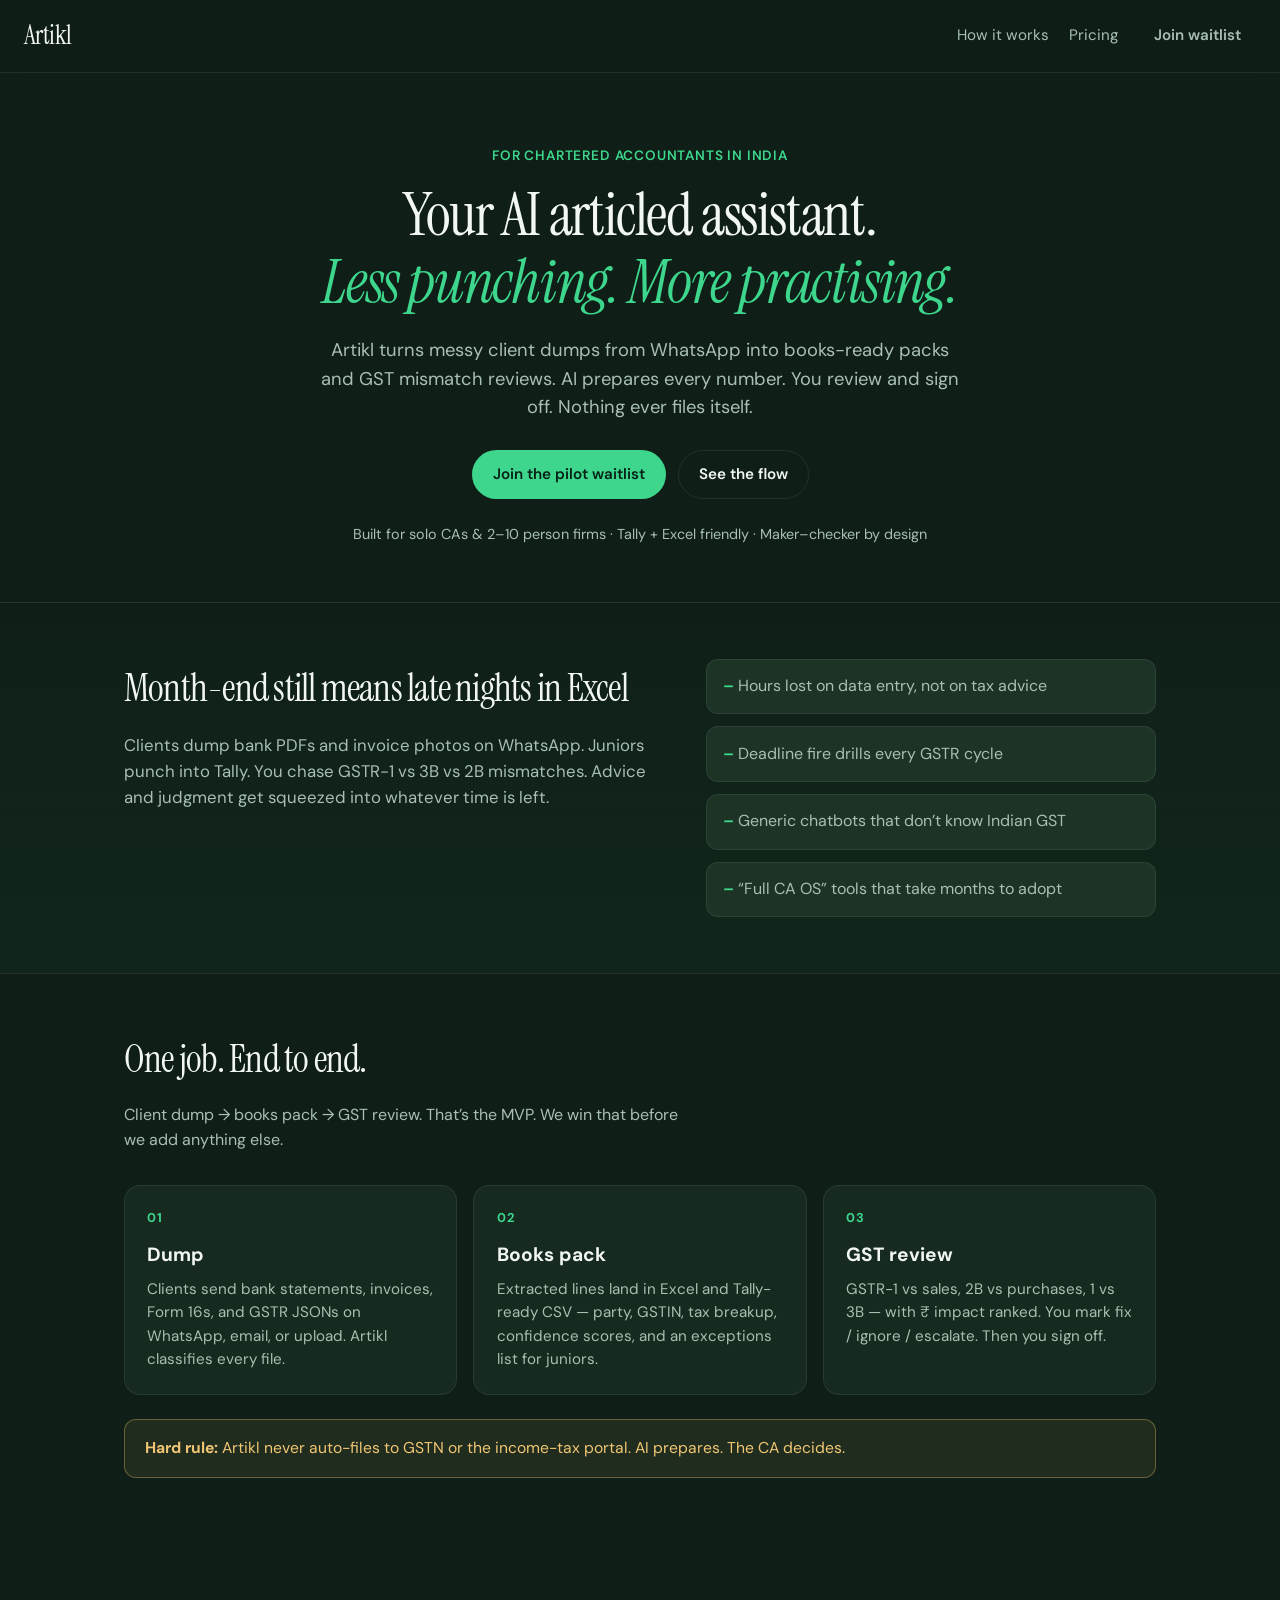
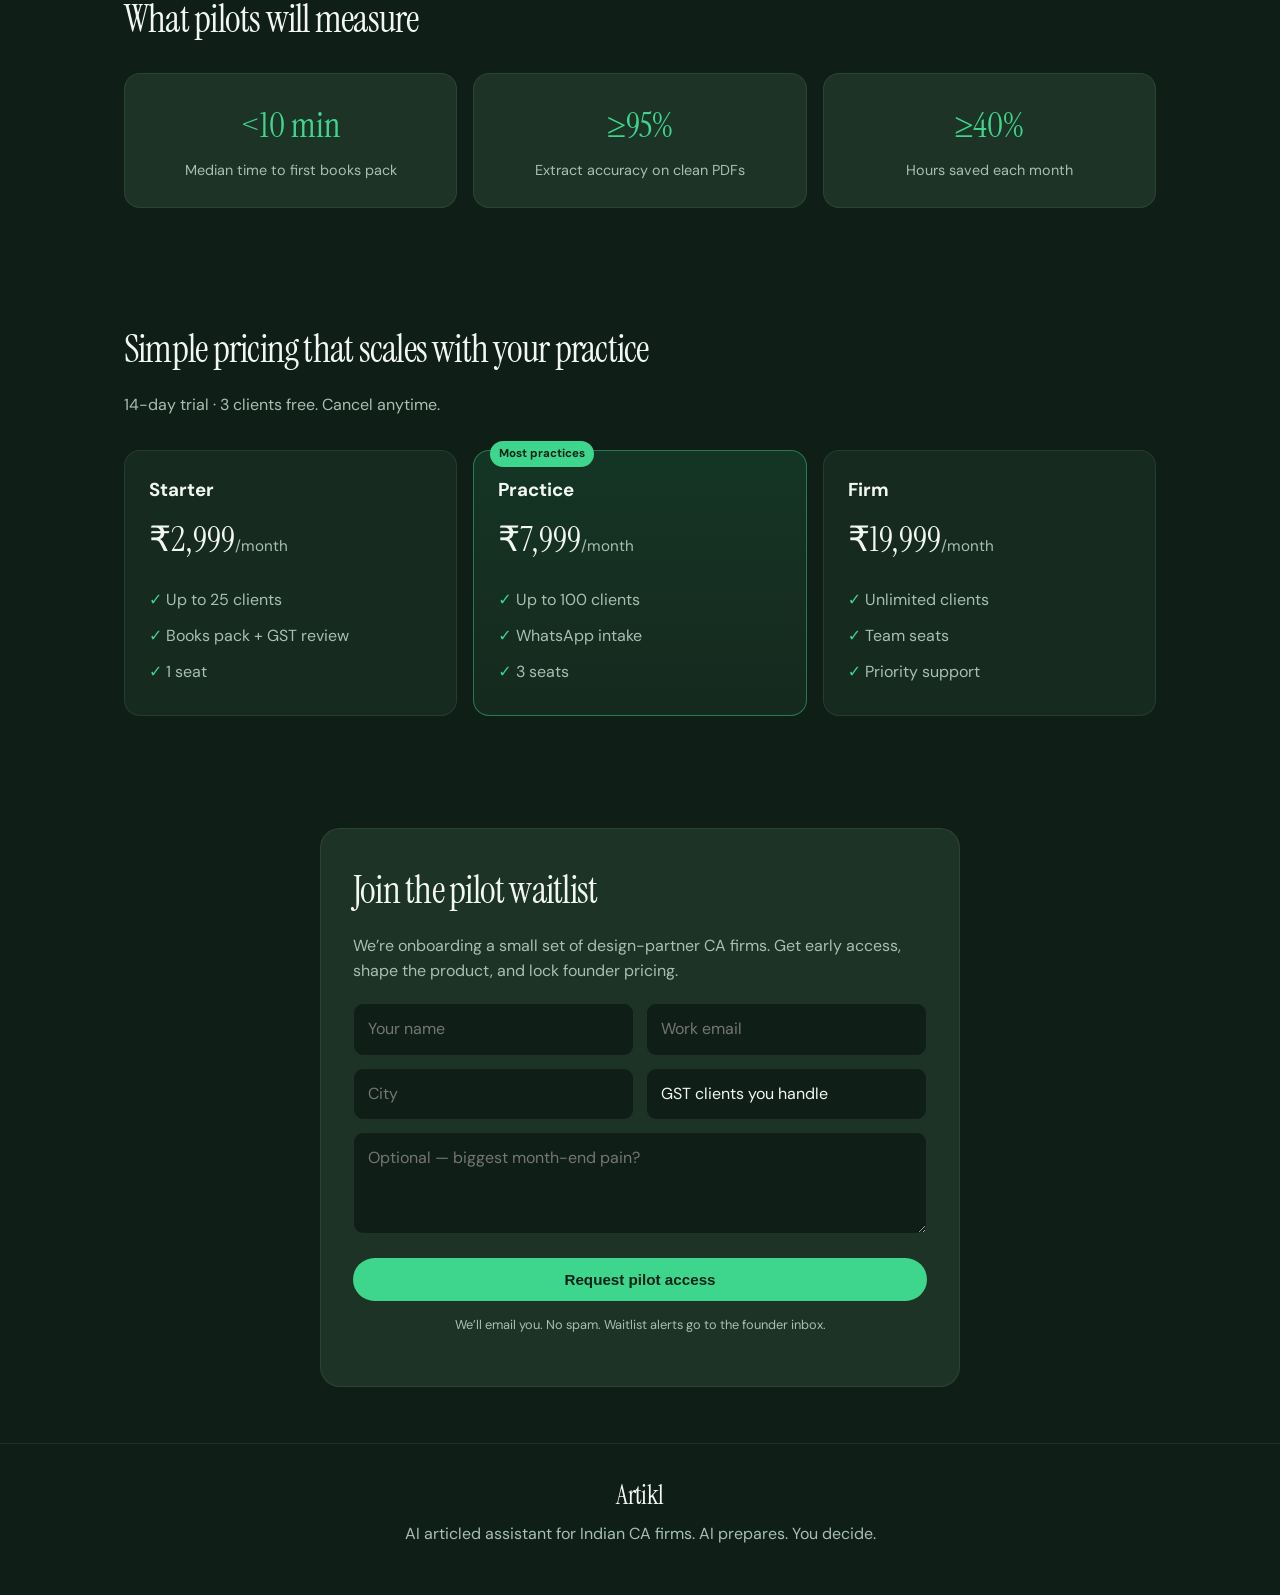
==== index.html @ dd212e61 "Artikl landing page and waitlist" ====
<!DOCTYPE html>
<html lang="en-IN">
<head>
  <meta charset="utf-8" />
  <meta name="viewport" content="width=device-width, initial-scale=1" />
  <title>Artikl — AI articled assistant for Indian CAs</title>
  <meta name="description" content="Less punching. More practising. Artikl turns WhatsApp client dumps into books-ready packs and GST review reports. AI prepares. You decide. Never auto-files." />
  <meta property="og:title" content="Artikl — AI articled assistant for Indian CAs" />
  <meta property="og:description" content="Client dump → books pack → GST review. Built for solo and small CA firms in India." />
  <meta property="og:type" content="website" />
  <link rel="preconnect" href="https://fonts.googleapis.com" />
  <link rel="preconnect" href="https://fonts.gstatic.com" crossorigin />
  <link href="https://fonts.googleapis.com/css2?family=DM+Sans:ital,opsz,wght@0,9..40,400;0,9..40,500;0,9..40,600;0,9..40,700;1,9..40,400&family=Instrument+Serif:ital@0;1&display=swap" rel="stylesheet" />
  <link rel="stylesheet" href="styles.css" />
</head>
<body>
  <header class="nav">
    <a class="logo" href="#">Artikl</a>
    <nav class="nav-links">
      <a href="#how">How it works</a>
      <a href="#pricing">Pricing</a>
      <a href="#waitlist" class="btn btn-sm">Join waitlist</a>
    </nav>
  </header>

  <main>
    <section class="hero">
      <p class="eyebrow">For Chartered Accountants in India</p>
      <h1>Your AI articled assistant.<br /><em>Less punching. More practising.</em></h1>
      <p class="lede">Artikl turns messy client dumps from WhatsApp into books-ready packs and GST mismatch reviews. AI prepares every number. You review and sign off. Nothing ever files itself.</p>
      <div class="hero-cta">
        <a href="#waitlist" class="btn btn-primary">Join the pilot waitlist</a>
        <a href="#how" class="btn btn-ghost">See the flow</a>
      </div>
      <p class="trust-line">Built for solo CAs &amp; 2–10 person firms · Tally + Excel friendly · Maker–checker by design</p>
    </section>

    <section class="problem">
      <div class="grid-2">
        <div>
          <h2>Month-end still means late nights in Excel</h2>
          <p>Clients dump bank PDFs and invoice photos on WhatsApp. Juniors punch into Tally. You chase GSTR-1 vs 3B vs 2B mismatches. Advice and judgment get squeezed into whatever time is left.</p>
        </div>
        <ul class="pain-list">
          <li>Hours lost on data entry, not on tax advice</li>
          <li>Deadline fire drills every GSTR cycle</li>
          <li>Generic chatbots that don’t know Indian GST</li>
          <li>“Full CA OS” tools that take months to adopt</li>
        </ul>
      </div>
    </section>

    <section id="how" class="how">
      <h2>One job. End to end.</h2>
      <p class="section-lede">Client dump → books pack → GST review. That’s the MVP. We win that before we add anything else.</p>
      <div class="steps">
        <article class="step">
          <span class="step-num">01</span>
          <h3>Dump</h3>
          <p>Clients send bank statements, invoices, Form 16s, and GSTR JSONs on WhatsApp, email, or upload. Artikl classifies every file.</p>
        </article>
        <article class="step">
          <span class="step-num">02</span>
          <h3>Books pack</h3>
          <p>Extracted lines land in Excel and Tally-ready CSV — party, GSTIN, tax breakup, confidence scores, and an exceptions list for juniors.</p>
        </article>
        <article class="step">
          <span class="step-num">03</span>
          <h3>GST review</h3>
          <p>GSTR-1 vs sales, 2B vs purchases, 1 vs 3B — with ₹ impact ranked. You mark fix / ignore / escalate. Then you sign off.</p>
        </article>
      </div>
      <div class="callout">
        <strong>Hard rule:</strong> Artikl never auto-files to GSTN or the income-tax portal. AI prepares. The CA decides.
      </div>
    </section>

    <section class="metrics">
      <h2>What pilots will measure</h2>
      <div class="metric-row">
        <div class="metric"><span class="metric-val">&lt;10 min</span><span class="metric-label">Median time to first books pack</span></div>
        <div class="metric"><span class="metric-val">≥95%</span><span class="metric-label">Extract accuracy on clean PDFs</span></div>
        <div class="metric"><span class="metric-val">≥40%</span><span class="metric-label">Hours saved each month</span></div>
      </div>
    </section>

    <section id="pricing" class="pricing">
      <h2>Simple pricing that scales with your practice</h2>
      <p class="section-lede">14-day trial · 3 clients free. Cancel anytime.</p>
      <div class="price-grid">
        <article class="price-card">
          <h3>Starter</h3>
          <p class="price">₹2,999<span>/month</span></p>
          <ul>
            <li>Up to 25 clients</li>
            <li>Books pack + GST review</li>
            <li>1 seat</li>
          </ul>
        </article>
        <article class="price-card featured">
          <p class="badge">Most practices</p>
          <h3>Practice</h3>
          <p class="price">₹7,999<span>/month</span></p>
          <ul>
            <li>Up to 100 clients</li>
            <li>WhatsApp intake</li>
            <li>3 seats</li>
          </ul>
        </article>
        <article class="price-card">
          <h3>Firm</h3>
          <p class="price">₹19,999<span>/month</span></p>
          <ul>
            <li>Unlimited clients</li>
            <li>Team seats</li>
            <li>Priority support</li>
          </ul>
        </article>
      </div>
    </section>

    <section id="waitlist" class="waitlist">
      <div class="waitlist-card">
        <h2>Join the pilot waitlist</h2>
        <p>We’re onboarding a small set of design-partner CA firms. Get early access, shape the product, and lock founder pricing.</p>
        <form id="waitlist-form" action="https://formsubmit.co/shetty.nith@gmail.com" method="POST">
          <input type="hidden" name="_subject" value="Artikl waitlist signup" />
          <input type="hidden" name="_captcha" value="false" />
          <input type="hidden" name="_next" value="https://tingtingtong.github.io/artikl/thanks.html" />
          <input type="hidden" name="_template" value="table" />
          <input type="text" name="_honey" style="display:none" tabindex="-1" autocomplete="off" />
          <div class="form-row">
            <label class="sr-only" for="name">Name</label>
            <input id="name" name="name" type="text" placeholder="Your name" required />
            <label class="sr-only" for="email">Email</label>
            <input id="email" name="email" type="email" placeholder="Work email" required />
          </div>
          <div class="form-row">
            <label class="sr-only" for="city">City</label>
            <input id="city" name="city" type="text" placeholder="City" />
            <label class="sr-only" for="clients">Clients</label>
            <select id="clients" name="gst_clients" required>
              <option value="" disabled selected>GST clients you handle</option>
              <option value="1-10">1–10</option>
              <option value="11-50">11–50</option>
              <option value="51-100">51–100</option>
              <option value="100+">100+</option>
            </select>
          </div>
          <label class="sr-only" for="note">Note</label>
          <textarea id="note" name="note" rows="3" placeholder="Optional — biggest month-end pain?"></textarea>
          <button type="submit" class="btn btn-primary btn-block">Request pilot access</button>
          <p class="form-fine">We’ll email you. No spam. Waitlist alerts go to the founder inbox.</p>
        </form>
      </div>
    </section>
  </main>

  <footer class="footer">
    <span class="logo">Artikl</span>
    <p>AI articled assistant for Indian CA firms. AI prepares. You decide.</p>
  </footer>
</body>
</html>
---- styles.css ----
:root {
  --bg: #0f1f17;
  --bg-2: #162a1f;
  --surface: #1c3326;
  --text: #f2f7f4;
  --muted: #a8bfb2;
  --accent: #3dd68c;
  --accent-dim: #2a9f68;
  --line: rgba(255,255,255,0.08);
  --warn: #f0c674;
  --radius: 16px;
  --font: "DM Sans", system-ui, sans-serif;
  --serif: "Instrument Serif", Georgia, serif;
}

* { box-sizing: border-box; margin: 0; padding: 0; }
html { scroll-behavior: smooth; }
body {
  font-family: var(--font);
  background: var(--bg);
  color: var(--text);
  line-height: 1.55;
  -webkit-font-smoothing: antialiased;
}
a { color: inherit; text-decoration: none; }
img { max-width: 100%; }

.sr-only {
  position: absolute; width: 1px; height: 1px; padding: 0; margin: -1px;
  overflow: hidden; clip: rect(0,0,0,0); border: 0;
}

.nav {
  position: sticky; top: 0; z-index: 20;
  display: flex; align-items: center; justify-content: space-between;
  padding: 1rem 1.5rem;
  background: rgba(15,31,23,0.85);
  backdrop-filter: blur(12px);
  border-bottom: 1px solid var(--line);
}
.logo {
  font-family: var(--serif);
  font-size: 1.6rem;
  letter-spacing: -0.02em;
}
.nav-links { display: flex; align-items: center; gap: 1.25rem; }
.nav-links a { color: var(--muted); font-size: 0.95rem; }
.nav-links a:hover { color: var(--text); }

.btn {
  display: inline-flex; align-items: center; justify-content: center;
  padding: 0.75rem 1.25rem;
  border-radius: 999px;
  font-weight: 600;
  font-size: 0.95rem;
  border: 1px solid transparent;
  cursor: pointer;
  transition: transform 0.15s ease, background 0.15s ease;
}
.btn:hover { transform: translateY(-1px); }
.btn-sm { padding: 0.45rem 0.9rem; font-size: 0.85rem; }
.btn-primary { background: var(--accent); color: #062216; }
.btn-primary:hover { background: #4ee09a; }
.btn-ghost { border-color: var(--line); color: var(--text); background: transparent; }
.btn-block { width: 100%; margin-top: 0.75rem; }

.hero {
  max-width: 920px;
  margin: 0 auto;
  padding: 4.5rem 1.5rem 3.5rem;
  text-align: center;
}
.eyebrow {
  color: var(--accent);
  font-weight: 600;
  font-size: 0.85rem;
  letter-spacing: 0.06em;
  text-transform: uppercase;
  margin-bottom: 1rem;
}
.hero h1 {
  font-family: var(--serif);
  font-weight: 400;
  font-size: clamp(2.4rem, 6vw, 3.75rem);
  line-height: 1.12;
  letter-spacing: -0.02em;
  margin-bottom: 1.25rem;
}
.hero h1 em { font-style: italic; color: var(--accent); }
.lede {
  color: var(--muted);
  font-size: 1.15rem;
  max-width: 640px;
  margin: 0 auto 1.75rem;
}
.hero-cta { display: flex; gap: 0.75rem; justify-content: center; flex-wrap: wrap; }
.trust-line {
  margin-top: 1.5rem;
  color: var(--muted);
  font-size: 0.9rem;
}

.problem, .how, .metrics, .pricing, .waitlist {
  max-width: 1080px;
  margin: 0 auto;
  padding: 3.5rem 1.5rem;
}
.problem {
  background: linear-gradient(180deg, transparent, rgba(61,214,140,0.04));
  border-top: 1px solid var(--line);
  border-bottom: 1px solid var(--line);
  max-width: none;
  padding-left: max(1.5rem, calc((100% - 1080px) / 2 + 1.5rem));
  padding-right: max(1.5rem, calc((100% - 1080px) / 2 + 1.5rem));
}
.grid-2 {
  max-width: 1080px;
  margin: 0 auto;
  display: grid;
  gap: 2rem;
  grid-template-columns: 1.1fr 0.9fr;
}
.problem h2, .how h2, .metrics h2, .pricing h2, .waitlist h2 {
  font-family: var(--serif);
  font-weight: 400;
  font-size: clamp(1.8rem, 3vw, 2.4rem);
  letter-spacing: -0.02em;
  margin-bottom: 0.85rem;
}
.problem p { color: var(--muted); font-size: 1.05rem; }
.pain-list {
  list-style: none;
  display: flex;
  flex-direction: column;
  gap: 0.75rem;
}
.pain-list li {
  background: var(--surface);
  border: 1px solid var(--line);
  border-radius: 12px;
  padding: 0.9rem 1rem;
  color: var(--muted);
}
.pain-list li::before {
  content: "– ";
  color: var(--accent);
  font-weight: 700;
}

.section-lede {
  color: var(--muted);
  max-width: 560px;
  margin-bottom: 2rem;
}
.steps {
  display: grid;
  grid-template-columns: repeat(3, 1fr);
  gap: 1rem;
}
.step {
  background: var(--bg-2);
  border: 1px solid var(--line);
  border-radius: var(--radius);
  padding: 1.4rem;
}
.step-num {
  display: block;
  color: var(--accent);
  font-weight: 700;
  font-size: 0.8rem;
  letter-spacing: 0.08em;
  margin-bottom: 0.75rem;
}
.step h3 { font-size: 1.2rem; margin-bottom: 0.5rem; }
.step p { color: var(--muted); font-size: 0.95rem; }
.callout {
  margin-top: 1.5rem;
  padding: 1rem 1.25rem;
  border-radius: 12px;
  border: 1px solid rgba(240,198,116,0.35);
  background: rgba(240,198,116,0.08);
  color: var(--warn);
  font-size: 0.98rem;
}

.metric-row {
  display: grid;
  grid-template-columns: repeat(3, 1fr);
  gap: 1rem;
  margin-top: 1.5rem;
}
.metric {
  text-align: center;
  padding: 1.5rem 1rem;
  border-radius: var(--radius);
  background: var(--surface);
  border: 1px solid var(--line);
}
.metric-val {
  display: block;
  font-family: var(--serif);
  font-size: 2.2rem;
  color: var(--accent);
  margin-bottom: 0.35rem;
}
.metric-label { color: var(--muted); font-size: 0.9rem; }

.price-grid {
  display: grid;
  grid-template-columns: repeat(3, 1fr);
  gap: 1rem;
  margin-top: 1.5rem;
}
.price-card {
  position: relative;
  background: var(--bg-2);
  border: 1px solid var(--line);
  border-radius: var(--radius);
  padding: 1.5rem;
}
.price-card.featured {
  border-color: rgba(61,214,140,0.45);
  background: linear-gradient(180deg, rgba(61,214,140,0.12), var(--bg-2));
}
.badge {
  position: absolute;
  top: -0.65rem;
  left: 1rem;
  background: var(--accent);
  color: #062216;
  font-size: 0.72rem;
  font-weight: 700;
  padding: 0.25rem 0.55rem;
  border-radius: 999px;
}
.price {
  font-family: var(--serif);
  font-size: 2.2rem;
  margin: 0.5rem 0 1rem;
}
.price span { font-family: var(--font); font-size: 0.95rem; color: var(--muted); }
.price-card ul { list-style: none; color: var(--muted); }
.price-card li { padding: 0.35rem 0; }
.price-card li::before { content: "✓ "; color: var(--accent); }

.waitlist-card {
  max-width: 640px;
  margin: 0 auto;
  background: var(--surface);
  border: 1px solid var(--line);
  border-radius: 20px;
  padding: 2rem;
}
.waitlist-card p { color: var(--muted); margin-bottom: 1.25rem; }
.form-row {
  display: grid;
  grid-template-columns: 1fr 1fr;
  gap: 0.75rem;
  margin-bottom: 0.75rem;
}
input, select, textarea {
  width: 100%;
  background: var(--bg);
  border: 1px solid var(--line);
  border-radius: 10px;
  padding: 0.8rem 0.9rem;
  color: var(--text);
  font: inherit;
}
input:focus, select:focus, textarea:focus {
  outline: 2px solid rgba(61,214,140,0.45);
  border-color: var(--accent-dim);
}
select { appearance: none; }
textarea { resize: vertical; margin-bottom: 0.25rem; }
.form-fine {
  margin-top: 0.85rem !important;
  font-size: 0.8rem !important;
  text-align: center;
}

.footer {
  border-top: 1px solid var(--line);
  padding: 2rem 1.5rem 3rem;
  text-align: center;
  color: var(--muted);
}
.footer .logo { display: inline-block; margin-bottom: 0.4rem; color: var(--text); }

.thanks {
  min-height: 70vh;
  display: flex;
  flex-direction: column;
  align-items: center;
  justify-content: center;
  text-align: center;
  padding: 2rem 1.5rem;
}
.thanks h1 {
  font-family: var(--serif);
  font-weight: 400;
  font-size: 2.5rem;
  margin-bottom: 0.75rem;
}
.thanks p { color: var(--muted); max-width: 420px; margin-bottom: 1.5rem; }

@media (max-width: 840px) {
  .nav-links a:not(.btn) { display: none; }
  .grid-2, .steps, .metric-row, .price-grid, .form-row {
    grid-template-columns: 1fr;
  }
  .hero { padding-top: 3rem; }
}
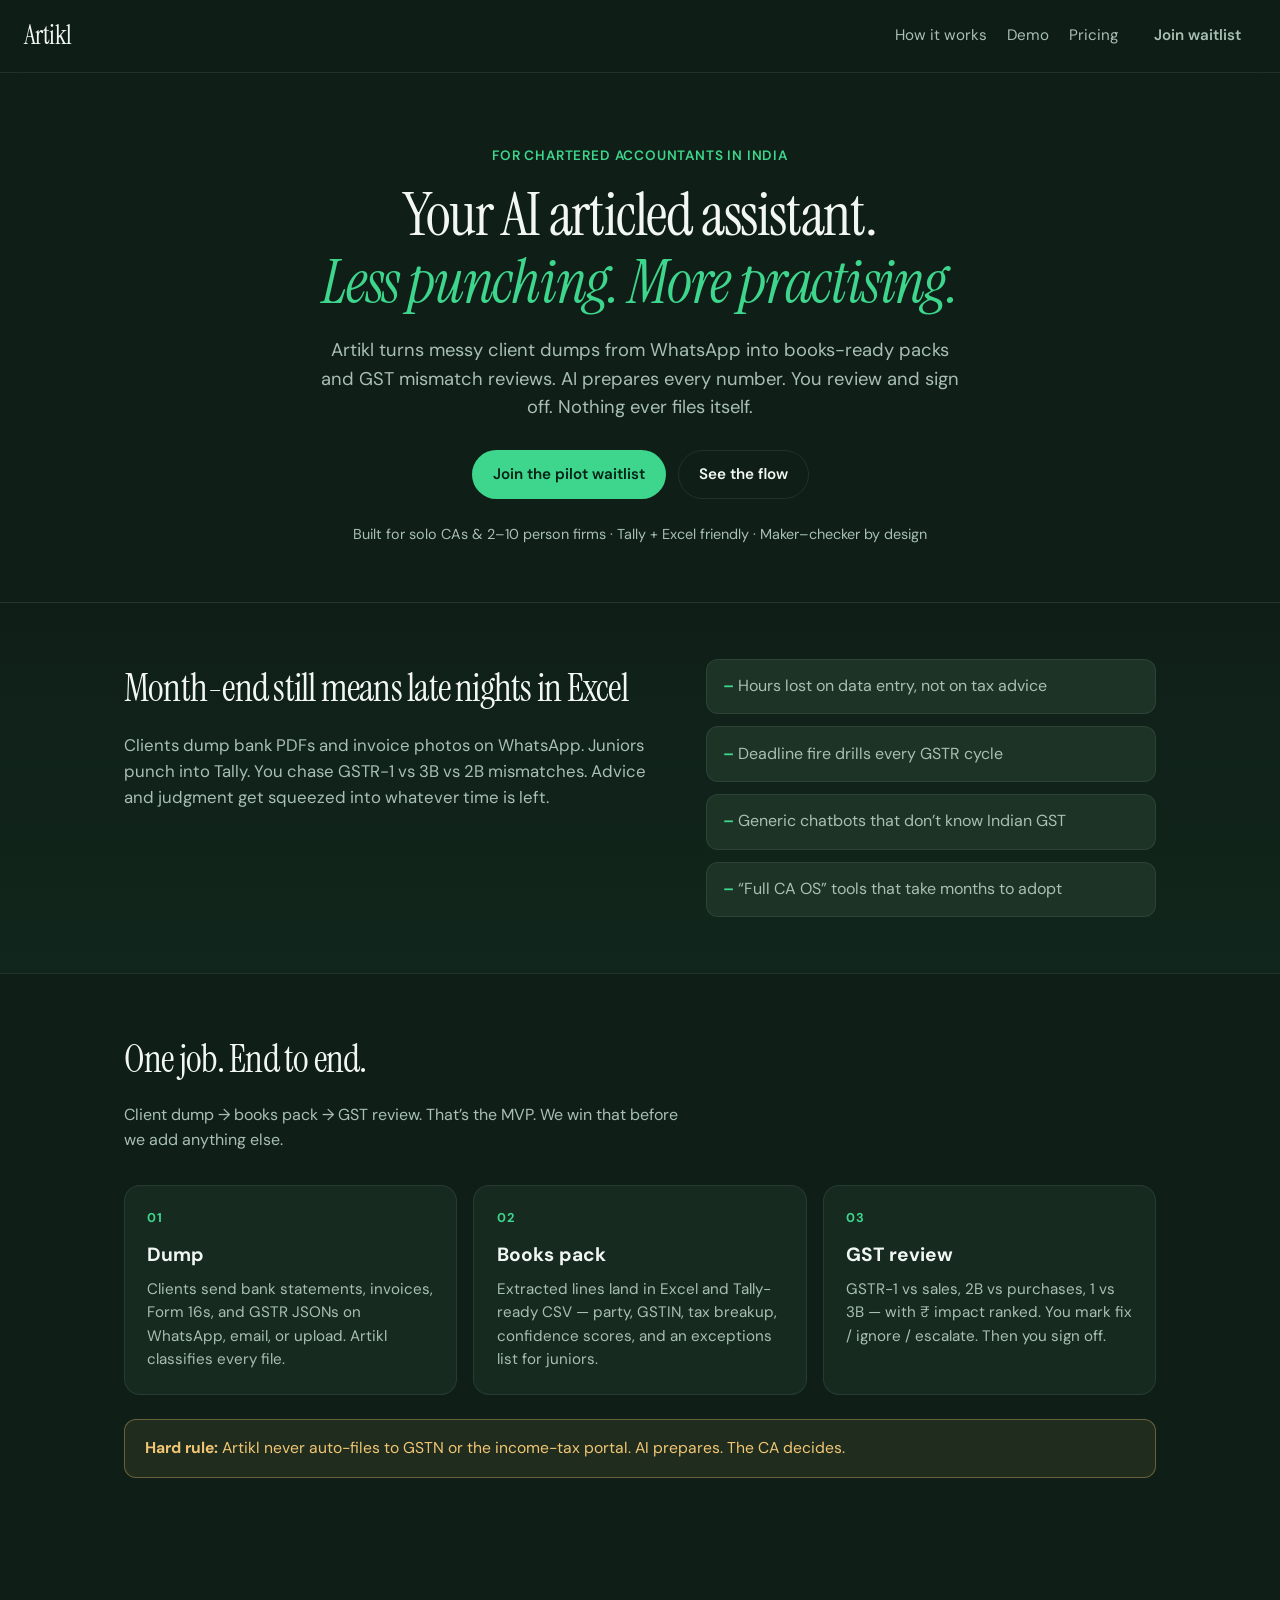
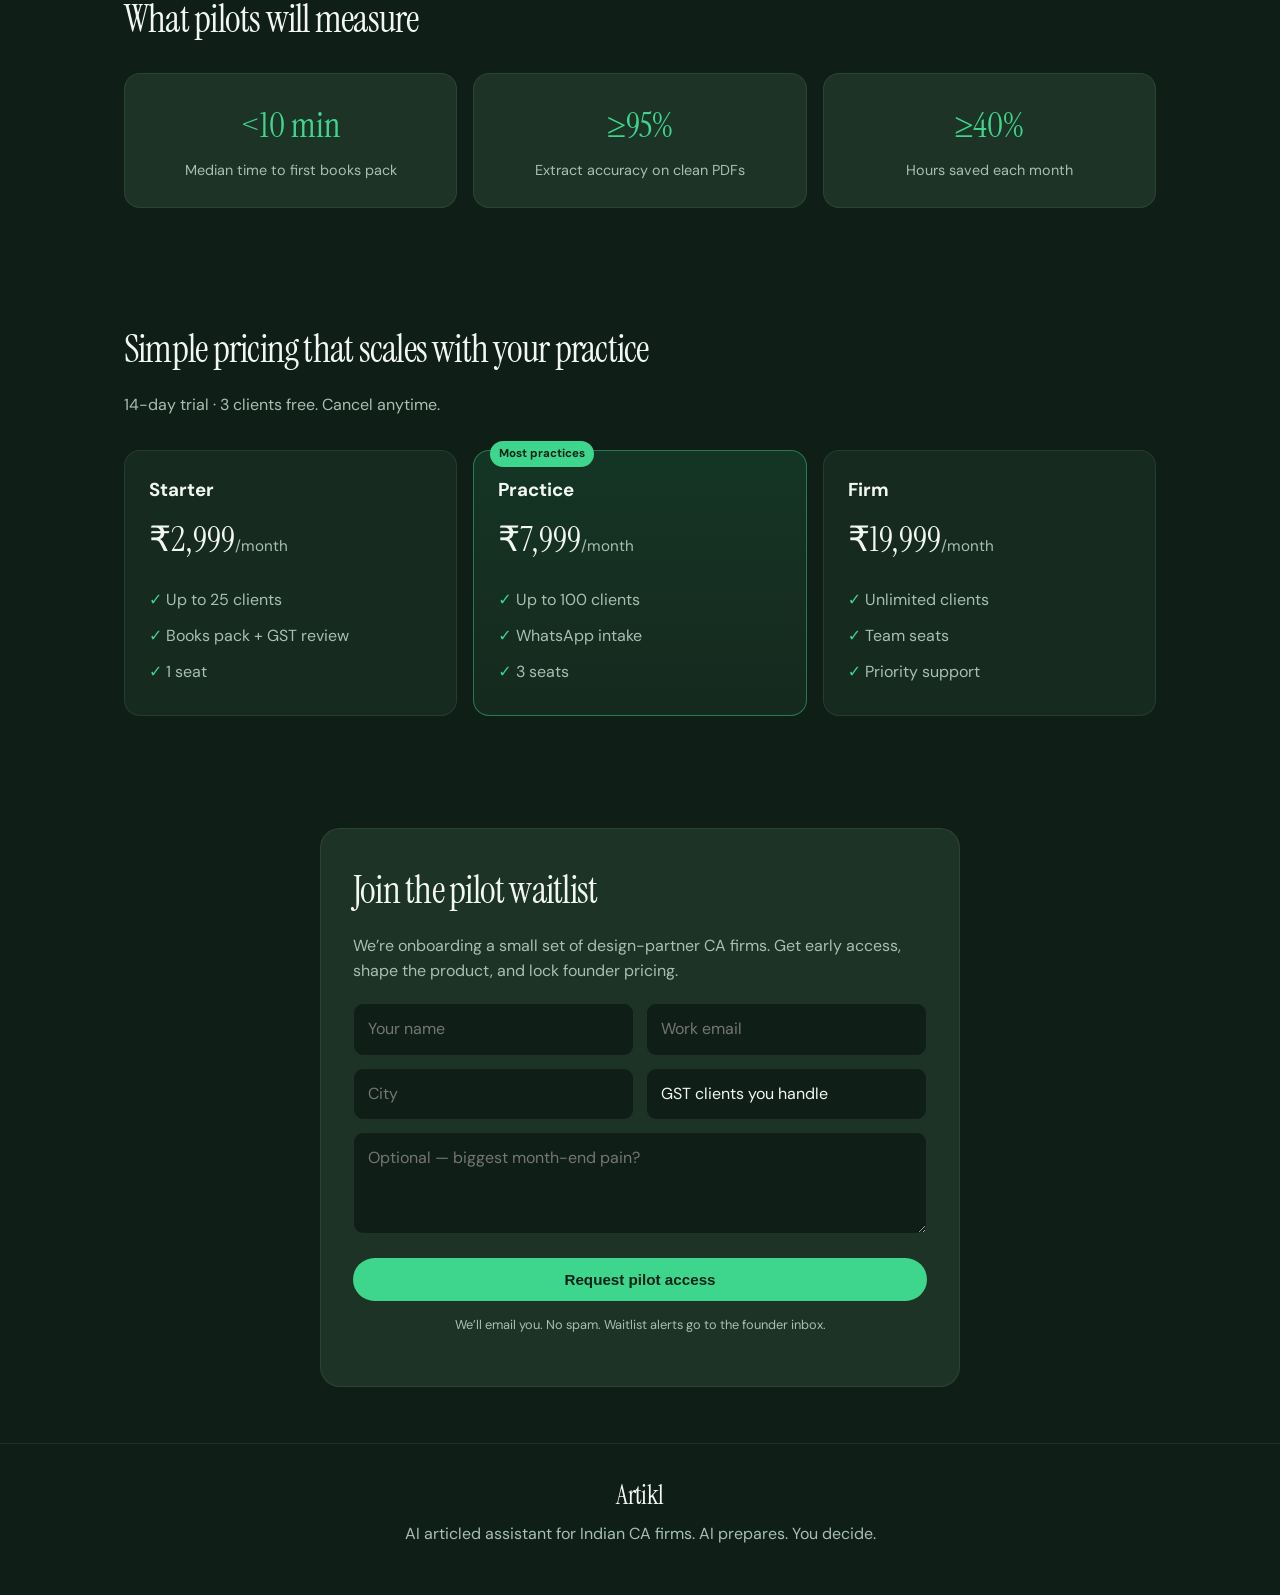
==== commit a5e635fc: "Add public CA checker demo for pilot walkthroughs Static Sunrise Retail sample: Excel books pack, cl" ====
--- a/index.html
+++ b/index.html
@@ -18,6 +18,7 @@
     <a class="logo" href="#">Artikl</a>
     <nav class="nav-links">
       <a href="#how">How it works</a>
+      <a href="demo/">Demo</a>
       <a href="#pricing">Pricing</a>
       <a href="#waitlist" class="btn btn-sm">Join waitlist</a>
     </nav>
